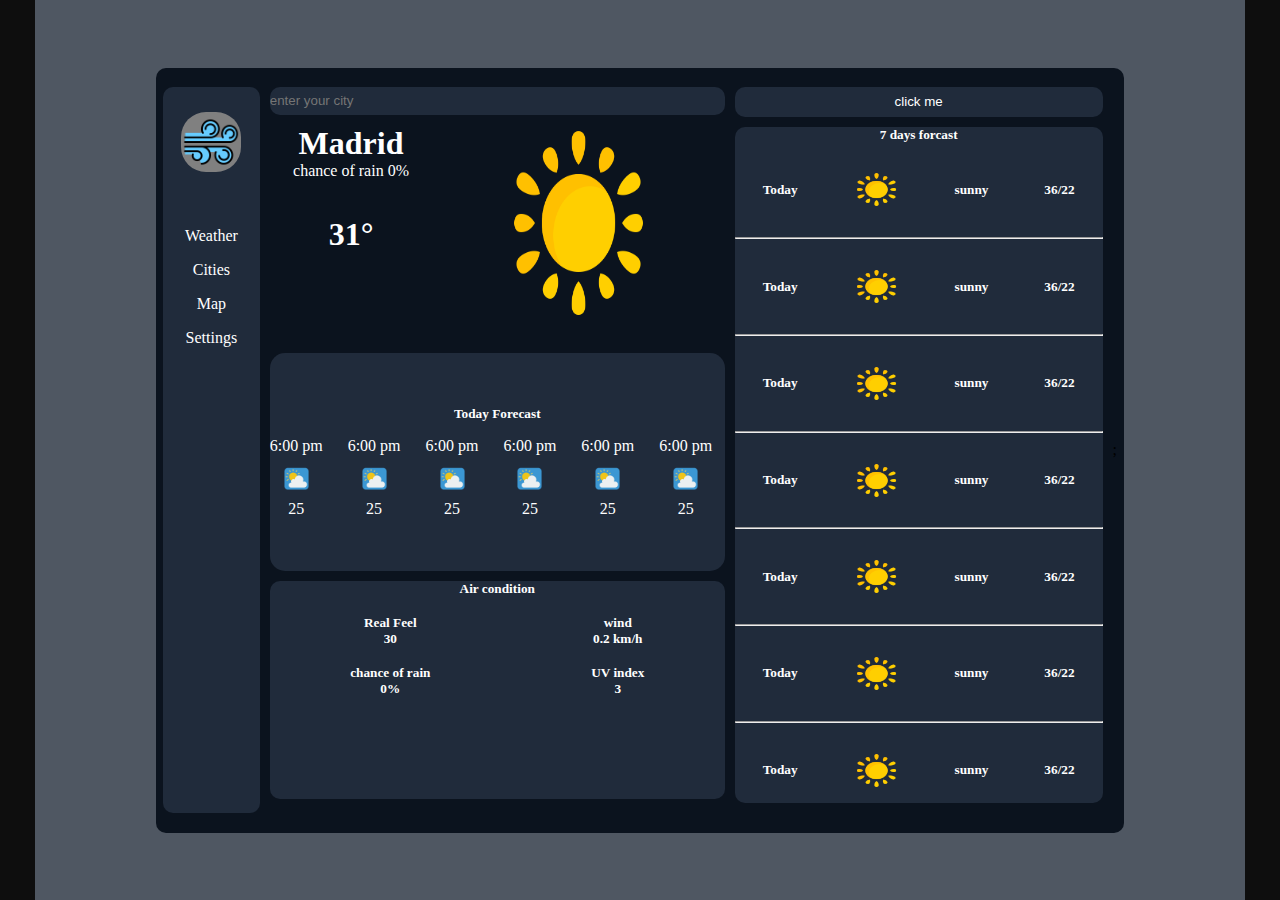
==== Weather-app/index.html @ b91cac34 "weather" ====
<!DOCTYPE html>
<html lang="en">

<head>
    <meta charset="UTF-8">
    <meta name="viewport" content="width=device-width, initial-scale=1.0">
    <link rel="stylesheet" href="https://cdnjs.cloudflare.com/ajax/libs/font-awesome/6.6.0/css/all.min.css"
        integrity="sha512-Kc323vGBEqzTmouAECnVceyQqyqdsSiqLQISBL29aUW4U/M7pSPA/gEUZQqv1cwx4OnYxTxve5UMg5GT6L4JJg=="
        crossorigin="anonymous" referrerpolicy="no-referrer" />
    <title>Weather-app</title>
    <link rel="stylesheet" href="style.css">
</head>

<body>
    <div class="main-container">
        <div class="container">
            <div class="navbar">
                <div class="logo">
                    <img src="./images/wind-blow.png" alt="logo">

                </div>
                <ul>
                    <li><a href="https://search.brave.com/search?q=weather+now&source=desktop"
                            target="_blank">Weather</a></li>
                    <li><a href="">Cities</a></li>
                    <li><a href="">Map</a></li>
                    <li><a href="">Settings</a></li>
                </ul>

            </div>
            <div class="main-page">
                <div class="input">
                    <input type="text" placeholder="enter your city">
                </div>
                <div class="temperture">
                    <div class="temp">
                        <h1>Madrid</h1>
                        <p>chance of rain 0%</p>
                        <br>
                        <br>
                        <h1>31°</h1>
                    </div>
                    <div class="sun">
                        <img src="images/sun.png" alt="">
                    </div>
                </div>
                <div class="todayForecast">
                    <div>
                        <h5>Today Forecast</h5>
                    </div>
                    <div class="today-forecast-conatiner">
                        <div class="today-forecast-child">
                            <p>6:00 pm</p>
                            <img src="images/weather.png" alt="clouds">
                            <p>25</p>
                        </div>
                        <div class="today-forecast-child">
                            <p>6:00 pm</p>
                            <img src="images/weather.png" alt="clouds">
                            <p>25</p>
                        </div>
                        <div class="today-forecast-child">
                            <p>6:00 pm</p>
                            <img src="images/weather.png" alt="clouds">
                            <p>25</p>
                        </div>
                        <div class="today-forecast-child">
                            <p>6:00 pm</p>
                            <img src="images/weather.png" alt="clouds">
                            <p>25</p>
                        </div>
                        <div class="today-forecast-child">
                            <p>6:00 pm</p>
                            <img src="images/weather.png" alt="clouds">
                            <p>25</p>
                        </div>
                        <div class="today-forecast-child">
                            <p>6:00 pm</p>
                            <img src="images/weather.png" alt="clouds">
                            <p>25</p>
                        </div>
                    </div>
                </div>
                <div class="airConditions">
                 <h5>Air condition</h5>
                 <div class="air-conatiner">
                 <div class="air-child-1">
                    <img src="" alt="">
                    <h5>Real Feel</h5>
                    <h5>30</h5>
                    <br>
                    <h5>chance of rain</h5>
                    <h5>0%</h5>

                 </div>
                 
                 <div class="air-child-2">
                    <img src="" alt="">
                    <h5>wind</h5>
                    <h5>0.2 km/h</h5>
                    
                    <img src="" alt="">
                    <h5>UV index</h5>
                    <h5>3</h5>

                 </div>
                </div>
                </div>

            </div>
            <div class="footer">
                <div class="button">
                    <button>click me</button>
                </div>
                <div class="foreCast">
                    <h5>7 days forcast</h5>
                    <div class="foreCast-child">
                        <h5>Today</h5>
                        <img src="images/sun.png" alt="sun">
                        <h5>sunny</h5>
                        <h5>36/22</h5>
                    </div>
                    <hr>
                    <div class="foreCast-child"><h5>Today</h5>
                        <img src="images/sun.png" alt="sun">
                        <h5>sunny</h5>
                        <h5>36/22</h5></div><hr>
                    <div class="foreCast-child"><h5>Today</h5>
                        <img src="images/sun.png" alt="sun">
                        <h5>sunny</h5>
                        <h5>36/22</h5></div><hr>
                    <div class="foreCast-child"><h5>Today</h5>
                        <img src="images/sun.png" alt="sun">
                        <h5>sunny</h5>
                        <h5>36/22</h5></div><hr>
                    <div class="foreCast-child"><h5>Today</h5>
                        <img src="images/sun.png" alt="sun">
                        <h5>sunny</h5>
                        <h5>36/22</h5></div><hr>
                    <div class="foreCast-child"><h5>Today</h5>
                        <img src="images/sun.png" alt="sun">
                        <h5>sunny</h5>
                        <h5>36/22</h5></div><hr>
                    <div class="foreCast-child"><h5>Today</h5>
                        <img src="images/sun.png" alt="sun">
                        <h5>sunny</h5>
                        <h5>36/22</h5></div>
                </div>


            </div>;

        </div>
    </div>

</body>

</html>
---- Weather-app/style.css ----
*{
    margin: 0;
    padding: 0;
}
body{
    background-color: #0E0E0E;
    font-family: cursive;
}
.main-container{
    background-color:#4F5762;
    height: 100vh;
    margin-left: 35px;
    margin-right: 35px;
    display: flex;
    align-items: center;
    justify-content: center; 
}
.container{
    background-color: #0B131E;
    height: 85vh;
    width: 80%;
    display: flex;
    gap: 10px;
    align-items: center;
    justify-content: center;
    border-radius: 10px;
}
.navbar{
    background-color: #202B3B;
    height: 95%;
    width: 10%;
    border-radius: 10px;
    display: flex;
    flex-direction: column;
    gap: 30px;
    align-items: center;
}
.navbar ul{
    display: flex;
    flex-direction: column;
    justify-content: center;
    align-items: center;
    gap: 1rem;
}
.logo img{
    height: 70%;
    width: 60%;
    padding: 1px;
    background-color: gray;
    border-radius: 25px;
    margin: 25px;
}
.logo{
    display: flex;
    flex-direction: column;
    align-items: center;
    gap: 15px;
    color: white;
}
.navbar ul  img{
    width: 50%;
}
.navbar li{
    list-style: none;
}
.navbar a{
    text-decoration: none;
    color: white;
}
.main-page{
    height: 95%;
    width: 47%;
    display: flex;
    flex-direction: column;
    gap: 10px;
}
.input input{
    height:28px;
    width: 100%;
    background-color:#202B3B;
    border: none;
    border-radius: 10px;
    color: white;
    
}
.temperture{
    height: 30%;
    width: 100%;
    display: flex;
    color: white;
   
}
.temp{
   
    width: 50%;
   text-align: center;
}
.sun{
    height: 90%;
    width: 90%;
    text-align: center;
    
}
.sun img{
    height: 100%;
    width: 50%;
}
.todayForecast{
    height: 30%;
    width: 100%;
    background-color: #202B3B;
    display: flex;
    flex-direction: column;
    gap: 15px;
    border-radius: 15px;
    text-align: center;
    justify-content: center;
    color: white;
    
}
.today-forecast-conatiner{
    display: flex;
    gap: 25px;
    
}
.today-forecast-child{
    display: flex;
    flex-direction: column;
    gap: 10px;
    align-items: center;
    text-align: center;
}
.today-forecast-child img{
     height: 25px;
}
.airConditions{
    height: 30%;
    width: 100%;
   text-align: center;
    color: white;
    background-color: #202B3B;
    border-radius: 10px;
}
.air-conatiner{
    display: flex;
    justify-content: space-around;
}
.footer{
    height: 95%;
    width: 38%;
    display: flex;
    flex-direction: column;
    gap: 10px;
}
button{
    height: 30px;
    background-color: #202B3B;
    border: none;
    width: 100%;
    border-radius: 10px;
    color: white;
}
.foreCast{
    height: 93%;
    width: 100%;
    background-color: #202B3B;
    color: white;
    border-radius: 10px;
    display: flex;
    flex-direction: column;
    gap: 15px;
    text-align: center;
}
.foreCast-child{
    display: flex;
    justify-content: space-around;
    height: 100%;
    align-items: center;
}
.foreCast-child img{
    height:35px ;
    width: 45px;
}































































@media screen and (max-width: 600px) {
    .container{
        display: flex;
        flex-direction: column;
    }
    .navbar{
        width: 100%;
        height: 90px;
        
    }
    .main-page{
        width: 100%
    }
    .footer{
        width: 100%
    }   
}
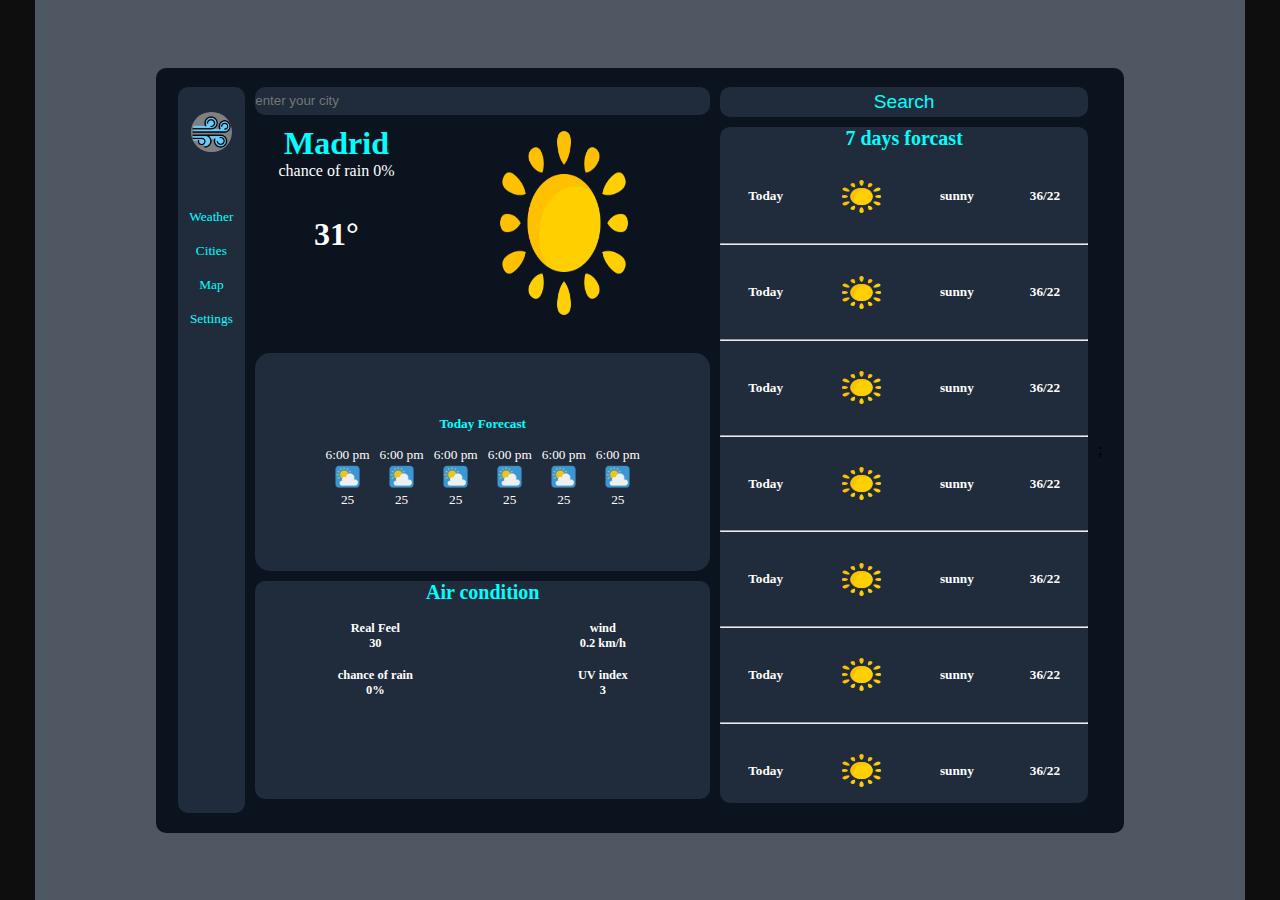
==== commit c5232b48: "second commit" ====
--- a/Weather-app/index.html
+++ b/Weather-app/index.html
@@ -1,158 +1,173 @@
 <!DOCTYPE html>
 <html lang="en">
+  <head>
+    <meta charset="UTF-8" />
+    <meta name="viewport" content="width=device-width, initial-scale=1.0" />
+    <link
+      rel="stylesheet"
+      href="https://cdnjs.cloudflare.com/ajax/libs/font-awesome/6.6.0/css/all.min.css"
+      integrity="sha512-Kc323vGBEqzTmouAECnVceyQqyqdsSiqLQISBL29aUW4U/M7pSPA/gEUZQqv1cwx4OnYxTxve5UMg5GT6L4JJg=="
+      crossorigin="anonymous"
+      referrerpolicy="no-referrer"
+    />
+    <title>Weather-app</title>
+    <link rel="stylesheet" href="style.css" />
+  </head>
 
-<head>
-    <meta charset="UTF-8">
-    <meta name="viewport" content="width=device-width, initial-scale=1.0">
-    <link rel="stylesheet" href="https://cdnjs.cloudflare.com/ajax/libs/font-awesome/6.6.0/css/all.min.css"
-        integrity="sha512-Kc323vGBEqzTmouAECnVceyQqyqdsSiqLQISBL29aUW4U/M7pSPA/gEUZQqv1cwx4OnYxTxve5UMg5GT6L4JJg=="
-        crossorigin="anonymous" referrerpolicy="no-referrer" />
-    <title>Weather-app</title>
-    <link rel="stylesheet" href="style.css">
-</head>
+  <body>
+    <div class="main-container">
+      <div class="container">
+        <div class="navbar">
+          <div class="logo">
+            <img src="./images/wind-blow.png" alt="logo" />
+          </div>
+          <div class="menu-icon" onclick="toggleMenu()">
+            <i id="hamburger" class="fa-solid fa-xmark"></i>
+              <i id="close" class="fa-solid fa-bars"></i>
+          </div>
+          <ul>
+            <li><a href="">Weather</a></li>
+            <li><a href="">Cities</a></li>
+            <li><a href="">Map</a></li>
+            <li><a href="">Settings</a></li>
+          </ul>
+        </div>
+        <div class="main-page">
+          <div class="input">
+            <input type="text" placeholder="enter your city" />
+          </div>
+          <div class="temperture">
+            <div class="temp">
+              <h1 style="color: aqua">Madrid</h1>
+              <p>chance of rain 0%</p>
+              <br />
+              <br />
+              <h1>31°</h1>
+            </div>
+            <div class="sun">
+              <img src="images/sun.png" alt="" />
+            </div>
+          </div>
+          <div class="todayForecast">
+            <div>
+              <h5 style="color: aqua">Today Forecast</h5>
+            </div>
+            <div class="today-forecast-conatiner">
+              <div class="today-forecast-child">
+                <p>6:00 pm</p>
+                <img src="images/weather.png" alt="clouds" />
+                <p>25</p>
+              </div>
+              <div class="today-forecast-child">
+                <p>6:00 pm</p>
+                <img src="images/weather.png" alt="clouds" />
+                <p>25</p>
+              </div>
+              <div class="today-forecast-child">
+                <p>6:00 pm</p>
+                <img src="images/weather.png" alt="clouds" />
+                <p>25</p>
+              </div>
+              <div class="today-forecast-child">
+                <p>6:00 pm</p>
+                <img src="images/weather.png" alt="clouds" />
+                <p>25</p>
+              </div>
+              <div class="today-forecast-child">
+                <p>6:00 pm</p>
+                <img src="images/weather.png" alt="clouds" />
+                <p>25</p>
+              </div>
+              <div class="today-forecast-child">
+                <p>6:00 pm</p>
+                <img src="images/weather.png" alt="clouds" />
+                <p>25</p>
+              </div>
+            </div>
+          </div>
+          <div class="airConditions">
+            <h5 style="color: aqua; font-size: 20px">Air condition</h5>
+            <div class="air-conatiner">
+              <div style="font-size: 15px" class="air-child-1">
+                <img src="" alt="" />
+                <h5>Real Feel</h5>
+                <h5>30</h5>
+                <br />
+                <h5>chance of rain</h5>
+                <h5>0%</h5>
+              </div>
 
-<body>
-    <div class="main-container">
-        <div class="container">
-            <div class="navbar">
-                <div class="logo">
-                    <img src="./images/wind-blow.png" alt="logo">
+              <div style="font-size: 15px" class="air-child-2">
+                <img src="" alt="" />
+                <h5>wind</h5>
+                <h5>0.2 km/h</h5>
 
-                </div>
-                <ul>
-                    <li><a href="https://search.brave.com/search?q=weather+now&source=desktop"
-                            target="_blank">Weather</a></li>
-                    <li><a href="">Cities</a></li>
-                    <li><a href="">Map</a></li>
-                    <li><a href="">Settings</a></li>
-                </ul>
-
+                <img src="" alt="" />
+                <h5>UV index</h5>
+                <h5>3</h5>
+              </div>
             </div>
-            <div class="main-page">
-                <div class="input">
-                    <input type="text" placeholder="enter your city">
-                </div>
-                <div class="temperture">
-                    <div class="temp">
-                        <h1>Madrid</h1>
-                        <p>chance of rain 0%</p>
-                        <br>
-                        <br>
-                        <h1>31°</h1>
-                    </div>
-                    <div class="sun">
-                        <img src="images/sun.png" alt="">
-                    </div>
-                </div>
-                <div class="todayForecast">
-                    <div>
-                        <h5>Today Forecast</h5>
-                    </div>
-                    <div class="today-forecast-conatiner">
-                        <div class="today-forecast-child">
-                            <p>6:00 pm</p>
-                            <img src="images/weather.png" alt="clouds">
-                            <p>25</p>
-                        </div>
-                        <div class="today-forecast-child">
-                            <p>6:00 pm</p>
-                            <img src="images/weather.png" alt="clouds">
-                            <p>25</p>
-                        </div>
-                        <div class="today-forecast-child">
-                            <p>6:00 pm</p>
-                            <img src="images/weather.png" alt="clouds">
-                            <p>25</p>
-                        </div>
-                        <div class="today-forecast-child">
-                            <p>6:00 pm</p>
-                            <img src="images/weather.png" alt="clouds">
-                            <p>25</p>
-                        </div>
-                        <div class="today-forecast-child">
-                            <p>6:00 pm</p>
-                            <img src="images/weather.png" alt="clouds">
-                            <p>25</p>
-                        </div>
-                        <div class="today-forecast-child">
-                            <p>6:00 pm</p>
-                            <img src="images/weather.png" alt="clouds">
-                            <p>25</p>
-                        </div>
-                    </div>
-                </div>
-                <div class="airConditions">
-                 <h5>Air condition</h5>
-                 <div class="air-conatiner">
-                 <div class="air-child-1">
-                    <img src="" alt="">
-                    <h5>Real Feel</h5>
-                    <h5>30</h5>
-                    <br>
-                    <h5>chance of rain</h5>
-                    <h5>0%</h5>
-
-                 </div>
-                 
-                 <div class="air-child-2">
-                    <img src="" alt="">
-                    <h5>wind</h5>
-                    <h5>0.2 km/h</h5>
-                    
-                    <img src="" alt="">
-                    <h5>UV index</h5>
-                    <h5>3</h5>
-
-                 </div>
-                </div>
-                </div>
-
+          </div>
+        </div>
+        <div class="footer">
+          <div class="button">
+            <button style="color: aqua">Search</button>
+          </div>
+          <div class="foreCast">
+            <h5 style="color: aqua; font-size: 20px">7 days forcast</h5>
+            <div class="foreCast-child">
+              <h5>Today</h5>
+              <img src="images/sun.png" alt="sun" />
+              <h5>sunny</h5>
+              <h5>36/22</h5>
             </div>
-            <div class="footer">
-                <div class="button">
-                    <button>click me</button>
-                </div>
-                <div class="foreCast">
-                    <h5>7 days forcast</h5>
-                    <div class="foreCast-child">
-                        <h5>Today</h5>
-                        <img src="images/sun.png" alt="sun">
-                        <h5>sunny</h5>
-                        <h5>36/22</h5>
-                    </div>
-                    <hr>
-                    <div class="foreCast-child"><h5>Today</h5>
-                        <img src="images/sun.png" alt="sun">
-                        <h5>sunny</h5>
-                        <h5>36/22</h5></div><hr>
-                    <div class="foreCast-child"><h5>Today</h5>
-                        <img src="images/sun.png" alt="sun">
-                        <h5>sunny</h5>
-                        <h5>36/22</h5></div><hr>
-                    <div class="foreCast-child"><h5>Today</h5>
-                        <img src="images/sun.png" alt="sun">
-                        <h5>sunny</h5>
-                        <h5>36/22</h5></div><hr>
-                    <div class="foreCast-child"><h5>Today</h5>
-                        <img src="images/sun.png" alt="sun">
-                        <h5>sunny</h5>
-                        <h5>36/22</h5></div><hr>
-                    <div class="foreCast-child"><h5>Today</h5>
-                        <img src="images/sun.png" alt="sun">
-                        <h5>sunny</h5>
-                        <h5>36/22</h5></div><hr>
-                    <div class="foreCast-child"><h5>Today</h5>
-                        <img src="images/sun.png" alt="sun">
-                        <h5>sunny</h5>
-                        <h5>36/22</h5></div>
-                </div>
-
-
-            </div>;
-
+            <hr />
+            <div class="foreCast-child">
+              <h5>Today</h5>
+              <img src="images/sun.png" alt="sun" />
+              <h5>sunny</h5>
+              <h5>36/22</h5>
+            </div>
+            <hr />
+            <div class="foreCast-child">
+              <h5>Today</h5>
+              <img src="images/sun.png" alt="sun" />
+              <h5>sunny</h5>
+              <h5>36/22</h5>
+            </div>
+            <hr />
+            <div class="foreCast-child">
+              <h5>Today</h5>
+              <img src="images/sun.png" alt="sun" />
+              <h5>sunny</h5>
+              <h5>36/22</h5>
+            </div>
+            <hr />
+            <div class="foreCast-child">
+              <h5>Today</h5>
+              <img src="images/sun.png" alt="sun" />
+              <h5>sunny</h5>
+              <h5>36/22</h5>
+            </div>
+            <hr />
+            <div class="foreCast-child">
+              <h5>Today</h5>
+              <img src="images/sun.png" alt="sun" />
+              <h5>sunny</h5>
+              <h5>36/22</h5>
+            </div>
+            <hr />
+            <div class="foreCast-child">
+              <h5>Today</h5>
+              <img src="images/sun.png" alt="sun" />
+              <h5>sunny</h5>
+              <h5>36/22</h5>
+            </div>
+          </div>
         </div>
+        ;
+      </div>
     </div>
-
-</body>
-
-</html>+    <script src="main.js"></script>
+  </body>
+</html>
--- a/Weather-app/style.css
+++ b/Weather-app/style.css
@@ -1,22 +1,109 @@
-*{
+/* Global reset */
+* {
+  margin: 0;
+  padding: 0;
+}
+body {
+  background-color: #0e0e0e;
+  font-family: cursive;
+}
+
+.main-container {
+  background-color: #4f5762;
+  height: 100vh;
+  margin-left: 35px;
+  margin-right: 35px;
+  display: flex;
+  align-items: center;
+  justify-content: center;
+}
+.container {
+  background-color: #0b131e;
+  height: 85vh;
+  width: 80%;
+  display: flex;
+  gap: 10px;
+  align-items: center;
+  justify-content: center;
+  border-radius: 10px;
+  position: relative;
+}
+.navbar {
+  background-color: #202b3b;
+  height: 95%;
+  width: 7%;
+  border-radius: 10px;
+  display: flex;
+  flex-direction: column;
+  gap: 30px;
+  align-items: center;
+  position: relative;
+}
+.menu-icon {
+  font-size: 2rem;
+  color: #fff;
+  cursor: pointer;
+  display: none;
+}
+.navbar ul {
+  display: flex;
+  flex-direction: column;
+  justify-content: center;
+  align-items: center;
+  gap: 1rem;
+}
+.logo img {
+  width: 60%;
+  background-color: gray;
+  border-radius: 25px;
+  margin: 25px;
+}
+.logo {
+  display: flex;
+  flex-direction: column;
+  align-items: center;
+  gap: 15px;
+  color: white;
+}
+.navbar ul img {
+  width: 50%;
+}
+.navbar li {
+  list-style: none;
+}
+.navbar a {
+  text-decoration: none;
+  color: aqua;
+  font-size: smaller;
+}
+.mobile-nav-btn {
+  font-size: larger;
+  color: aqua;
+  display: flex;
+  flex-direction: column;
+  gap: 15px;
+  /* Global reset */
+  * {
     margin: 0;
     padding: 0;
-}
-body{
-    background-color: #0E0E0E;
+  }
+  body {
+    background-color: #0e0e0e;
     font-family: cursive;
-}
-.main-container{
-    background-color:#4F5762;
+  }
+
+  .main-container {
+    background-color: #4f5762;
     height: 100vh;
     margin-left: 35px;
     margin-right: 35px;
     display: flex;
     align-items: center;
-    justify-content: center; 
-}
-.container{
-    background-color: #0B131E;
+    justify-content: center;
+  }
+
+  .container {
+    background-color: #0b131e;
     height: 85vh;
     width: 80%;
     display: flex;
@@ -24,91 +111,98 @@
     align-items: center;
     justify-content: center;
     border-radius: 10px;
-}
-.navbar{
-    background-color: #202B3B;
+    position: relative;
+  }
+
+  .navbar {
+    background-color: #202b3b;
     height: 95%;
-    width: 10%;
+    width: 7%;
     border-radius: 10px;
     display: flex;
     flex-direction: column;
     gap: 30px;
     align-items: center;
-}
-.navbar ul{
+    position: relative;
+  }
+
+  .navbar ul {
     display: flex;
     flex-direction: column;
     justify-content: center;
     align-items: center;
     gap: 1rem;
-}
-.logo img{
-    height: 70%;
+  }
+
+  .logo img {
     width: 60%;
-    padding: 1px;
     background-color: gray;
     border-radius: 25px;
     margin: 25px;
-}
-.logo{
+  }
+
+  .logo {
     display: flex;
     flex-direction: column;
     align-items: center;
     gap: 15px;
     color: white;
-}
-.navbar ul  img{
+  }
+
+  .navbar ul img {
     width: 50%;
-}
-.navbar li{
+  }
+
+  .navbar li {
     list-style: none;
-}
-.navbar a{
+  }
+  .para {
+    display: none; /* Hide the .para div by default (for large screens) */
+  }
+  .navbar a {
     text-decoration: none;
-    color: white;
-}
-.main-page{
+    color: aqua;
+    font-size: smaller;
+  }
+  .main-page {
     height: 95%;
     width: 47%;
     display: flex;
     flex-direction: column;
     gap: 10px;
-}
-.input input{
-    height:28px;
-    width: 100%;
-    background-color:#202B3B;
+  }
+  .input input {
+    height: 28px;
+    width: 100%;
+    background-color: #202b3b;
     border: none;
     border-radius: 10px;
     color: white;
-    
-}
-.temperture{
+  }
+  .temperture {
     height: 30%;
     width: 100%;
     display: flex;
     color: white;
-   
-}
-.temp{
-   
+  }
+  .temp {
     width: 50%;
-   text-align: center;
-}
-.sun{
+    text-align: center;
+  }
+  .sun {
     height: 90%;
     width: 90%;
     text-align: center;
-    
-}
-.sun img{
+  }
+  .sun img {
     height: 100%;
     width: 50%;
-}
-.todayForecast{
+  }
+
+  .todayForecast {
     height: 30%;
     width: 100%;
-    background-color: #202B3B;
+    background-color: #202b3b;
     display: flex;
     flex-direction: column;
     gap: 15px;
@@ -116,148 +210,318 @@
     text-align: center;
     justify-content: center;
     color: white;
-    
-}
-.today-forecast-conatiner{
-    display: flex;
-    gap: 25px;
-    
-}
-.today-forecast-child{
-    display: flex;
-    flex-direction: column;
+  }
+  .para {
+    display: none;
+  }
+
+  .today-forecast-conatiner {
+    display: flex;
     gap: 10px;
-    align-items: center;
+    justify-content: center;
+  }
+
+  .today-forecast-child {
+    height: 100%;
+    font-size: smaller;
+    font-size: larger;
+  }
+  .today-forecast-child img {
+    height: 25px;
+  }
+
+  .airConditions {
+    height: 30%;
+    width: 100%;
     text-align: center;
-}
-.today-forecast-child img{
-     height: 25px;
-}
-.airConditions{
-    height: 30%;
-    width: 100%;
-   text-align: center;
     color: white;
-    background-color: #202B3B;
+    background-color: #202b3b;
     border-radius: 10px;
-}
-.air-conatiner{
+  }
+
+  .air-conatiner {
     display: flex;
     justify-content: space-around;
-}
-.footer{
+  }
+
+  .footer {
     height: 95%;
     width: 38%;
     display: flex;
     flex-direction: column;
     gap: 10px;
-}
-button{
+  }
+
+  button {
     height: 30px;
-    background-color: #202B3B;
+    background-color: #202b3b;
     border: none;
     width: 100%;
     border-radius: 10px;
-    color: white;
-}
-.foreCast{
+    font-size: larger;
+  }
+
+  .foreCast {
     height: 93%;
     width: 100%;
-    background-color: #202B3B;
+    background-color: #202b3b;
     color: white;
     border-radius: 10px;
     display: flex;
     flex-direction: column;
     gap: 15px;
     text-align: center;
-}
-.foreCast-child{
+  }
+
+  .foreCast-child {
     display: flex;
     justify-content: space-around;
     height: 100%;
     align-items: center;
-}
-.foreCast-child img{
-    height:35px ;
+  }
+
+  .foreCast-child img {
+    height: 35px;
     width: 45px;
-}
-
-
-
-
-
-
-
-
-
-
-
-
-
-
-
-
-
-
-
-
-
-
-
-
-
-
-
-
-
-
-
-
-
-
-
-
-
-
-
-
-
-
-
-
-
-
-
-
-
-
-
-
-
-
-
-
-
-
-
-
-
-
-
-@media screen and (max-width: 600px) {
-    .container{
-        display: flex;
-        flex-direction: column;
-    }
-    .navbar{
-        width: 100%;
-        height: 90px;
-        
-    }
-    .main-page{
-        width: 100%
-    }
-    .footer{
-        width: 100%
-    }   
-}+  }
+
+  /* Media query for screens 950px and smaller */
+  @media (max-width: 950px) {
+    .navbar a {
+      font-size: 10px;
+    }
+    .navbar {
+      width: 10%;
+    }
+    .logo img {
+      height: 40px;
+      width: 42px;
+    }
+    .container {
+      padding: 20px;
+    }
+  }
+  @media (width <= 650px) {
+    .main-container {
+      height: 1300px;
+    }
+    .container {
+      flex-direction: column;
+      width: 300px;
+      height: 1280px;
+      background-color: white;
+    }
+    .main-page {
+      width: 100%;
+    }
+    .footer {
+      width: 100%;
+    }
+    .button {
+      width: 60px;
+      height: 30px;
+      margin: 5px;
+      background-color: #202b3b;
+      border-radius: 15px;
+      position: absolute;
+      top: 12px;
+      right: 1px;
+    }
+    .input {
+      width: 80%;
+      position: relative;
+    }
+
+    body {
+      background-color: white;
+    }
+  }
+
+  cursor: pointer;
+}
+#icon-child1 {
+  display: none;
+}
+.main-page {
+  height: 95%;
+  width: 47%;
+  display: flex;
+  flex-direction: column;
+  gap: 10px;
+}
+.input input {
+  height: 28px;
+  width: 100%;
+  background-color: #202b3b;
+  border: none;
+  border-radius: 10px;
+  color: white;
+}
+.temperture {
+  height: 30%;
+  width: 100%;
+  display: flex;
+  color: white;
+}
+.temp {
+  width: 50%;
+  text-align: center;
+}
+.sun {
+  height: 90%;
+  width: 90%;
+  text-align: center;
+}
+.sun img {
+  height: 100%;
+  width: 50%;
+}
+
+.todayForecast {
+  height: 30%;
+  width: 100%;
+  background-color: #202b3b;
+  display: flex;
+  flex-direction: column;
+  gap: 15px;
+  border-radius: 15px;
+  text-align: center;
+  justify-content: center;
+  color: white;
+}
+
+.today-forecast-conatiner {
+  display: flex;
+  gap: 10px;
+  justify-content: center;
+}
+
+.today-forecast-child {
+  height: 100%;
+  font-size: smaller;
+}
+
+.today-forecast-child img {
+  height: 25px;
+}
+
+.airConditions {
+  height: 30%;
+  width: 100%;
+  text-align: center;
+  color: white;
+  background-color: #202b3b;
+  border-radius: 10px;
+}
+
+.air-conatiner {
+  display: flex;
+  justify-content: space-around;
+}
+
+.footer {
+  height: 95%;
+  width: 38%;
+  display: flex;
+  flex-direction: column;
+  gap: 10px;
+}
+
+button {
+  height: 30px;
+  background-color: #202b3b;
+  border: none;
+  width: 100%;
+  border-radius: 10px;
+  font-size: larger;
+}
+
+.foreCast {
+  height: 93%;
+  width: 100%;
+  background-color: #202b3b;
+  color: white;
+  border-radius: 10px;
+  display: flex;
+  flex-direction: column;
+  gap: 15px;
+  text-align: center;
+}
+
+.foreCast-child {
+  display: flex;
+  justify-content: space-around;
+  height: 100%;
+  align-items: center;
+}
+
+.foreCast-child img {
+  height: 35px;
+  width: 45px;
+}
+
+/* Media query for screens 950px and smaller */
+@media (max-width: 950px) {
+  .navbar a {
+    font-size: 10px;
+  }
+  .navbar {
+    width: 10%;
+    
+  }
+  .logo img {
+    height: 40px;
+    width: 42px;
+  }
+  .container {
+    padding: 20px;
+  }
+}
+@media (max-width: 650px) {
+  .main-container {
+    height: 1200px;
+  }
+  .container {
+    flex-direction: column;
+    width: 100%;
+    height: 1200px;
+    margin-top: 15px;
+  }
+  .main-page {
+    width: 100%;
+  }
+  .footer {
+    width: 100%;
+  }
+  .button {
+    width: 60px;
+    height: 24px;
+    font-size: smaller;
+    margin: 5px;
+    background-color: #202b3b;
+    border-radius: 15px;
+    position: absolute;
+    top: 15px;
+    right: 5px;
+  }
+  .input {
+    width: 80%;
+    position: relative;
+    
+  }
+  .navbar {
+    height: 40px;
+    width: 105%;
+    display: flex;
+    display: none;
+    justify-content: space-between;
+    padding-right: 15px;
+    flex-direction: row;
+  }
+  .navbar ul {
+    display: none;
+  }
+  .today-forecast-child {
+    font-size: 20px;
+  }
+}
